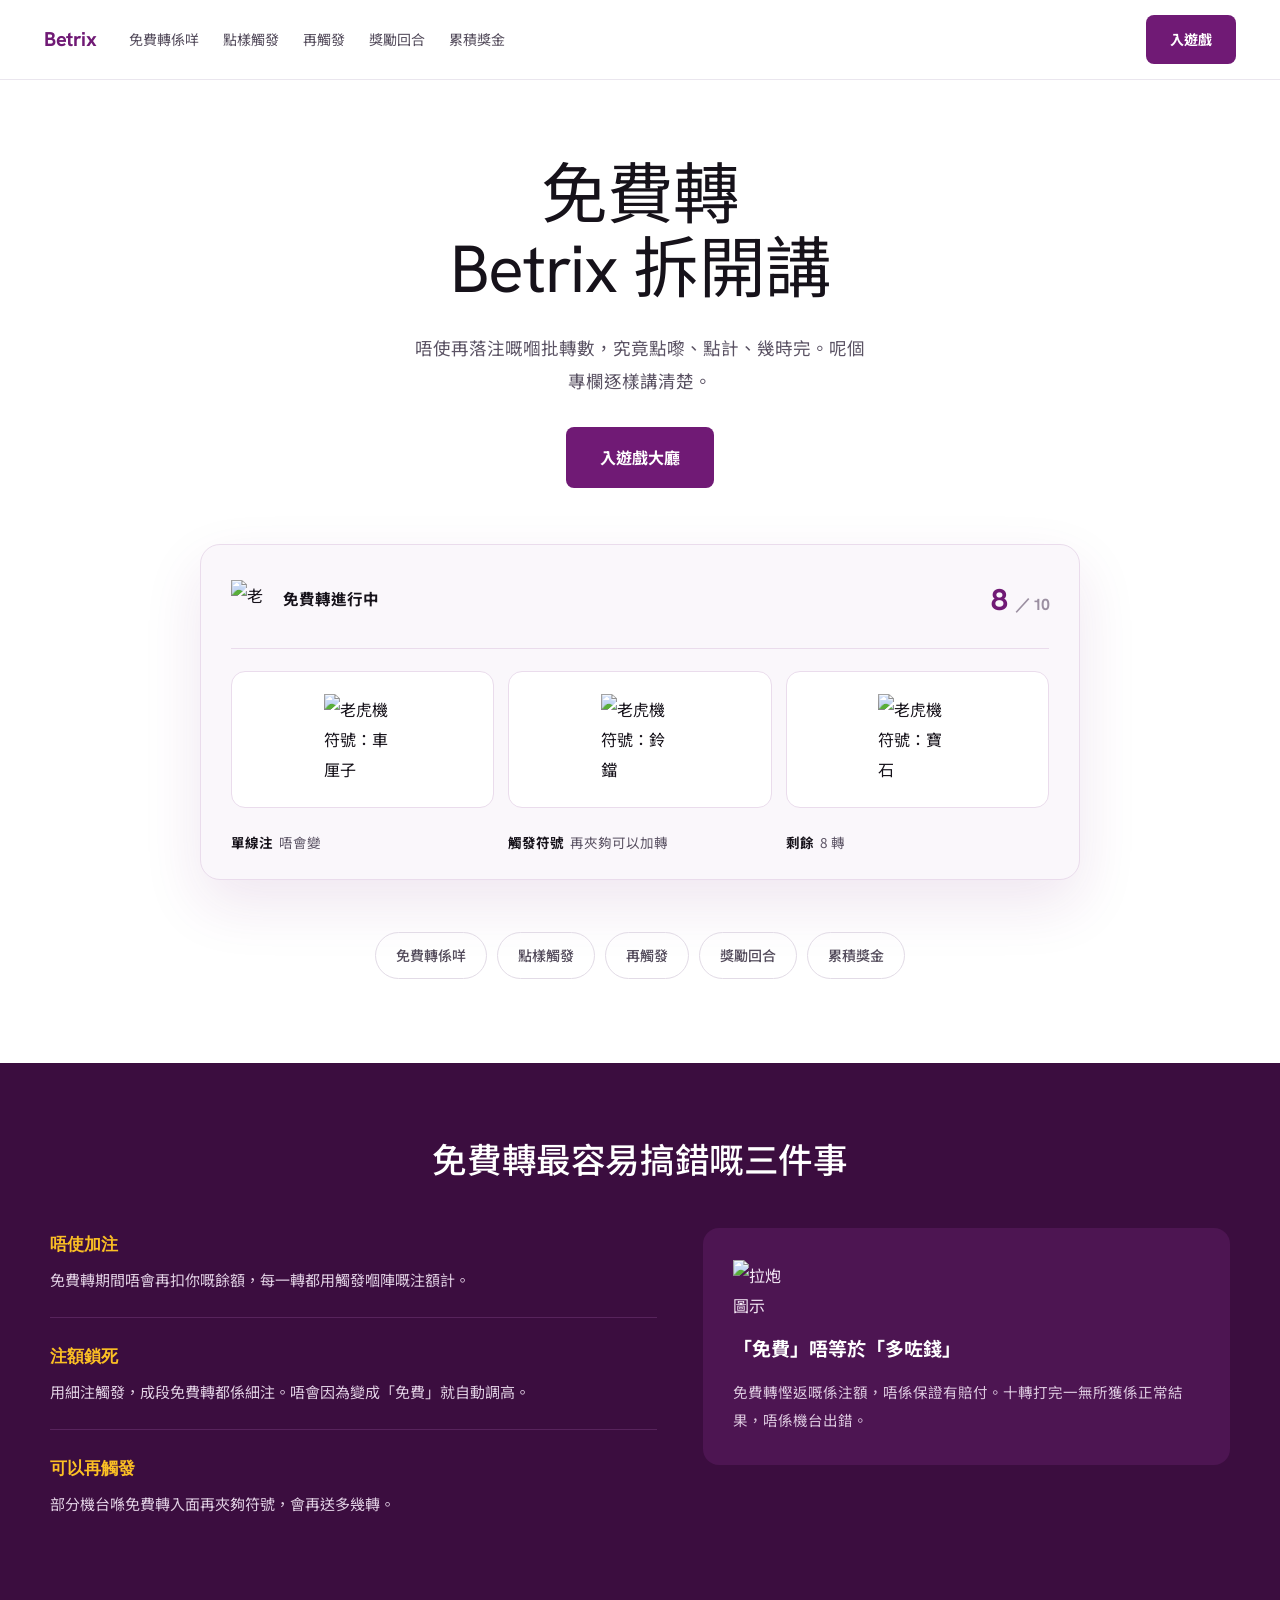
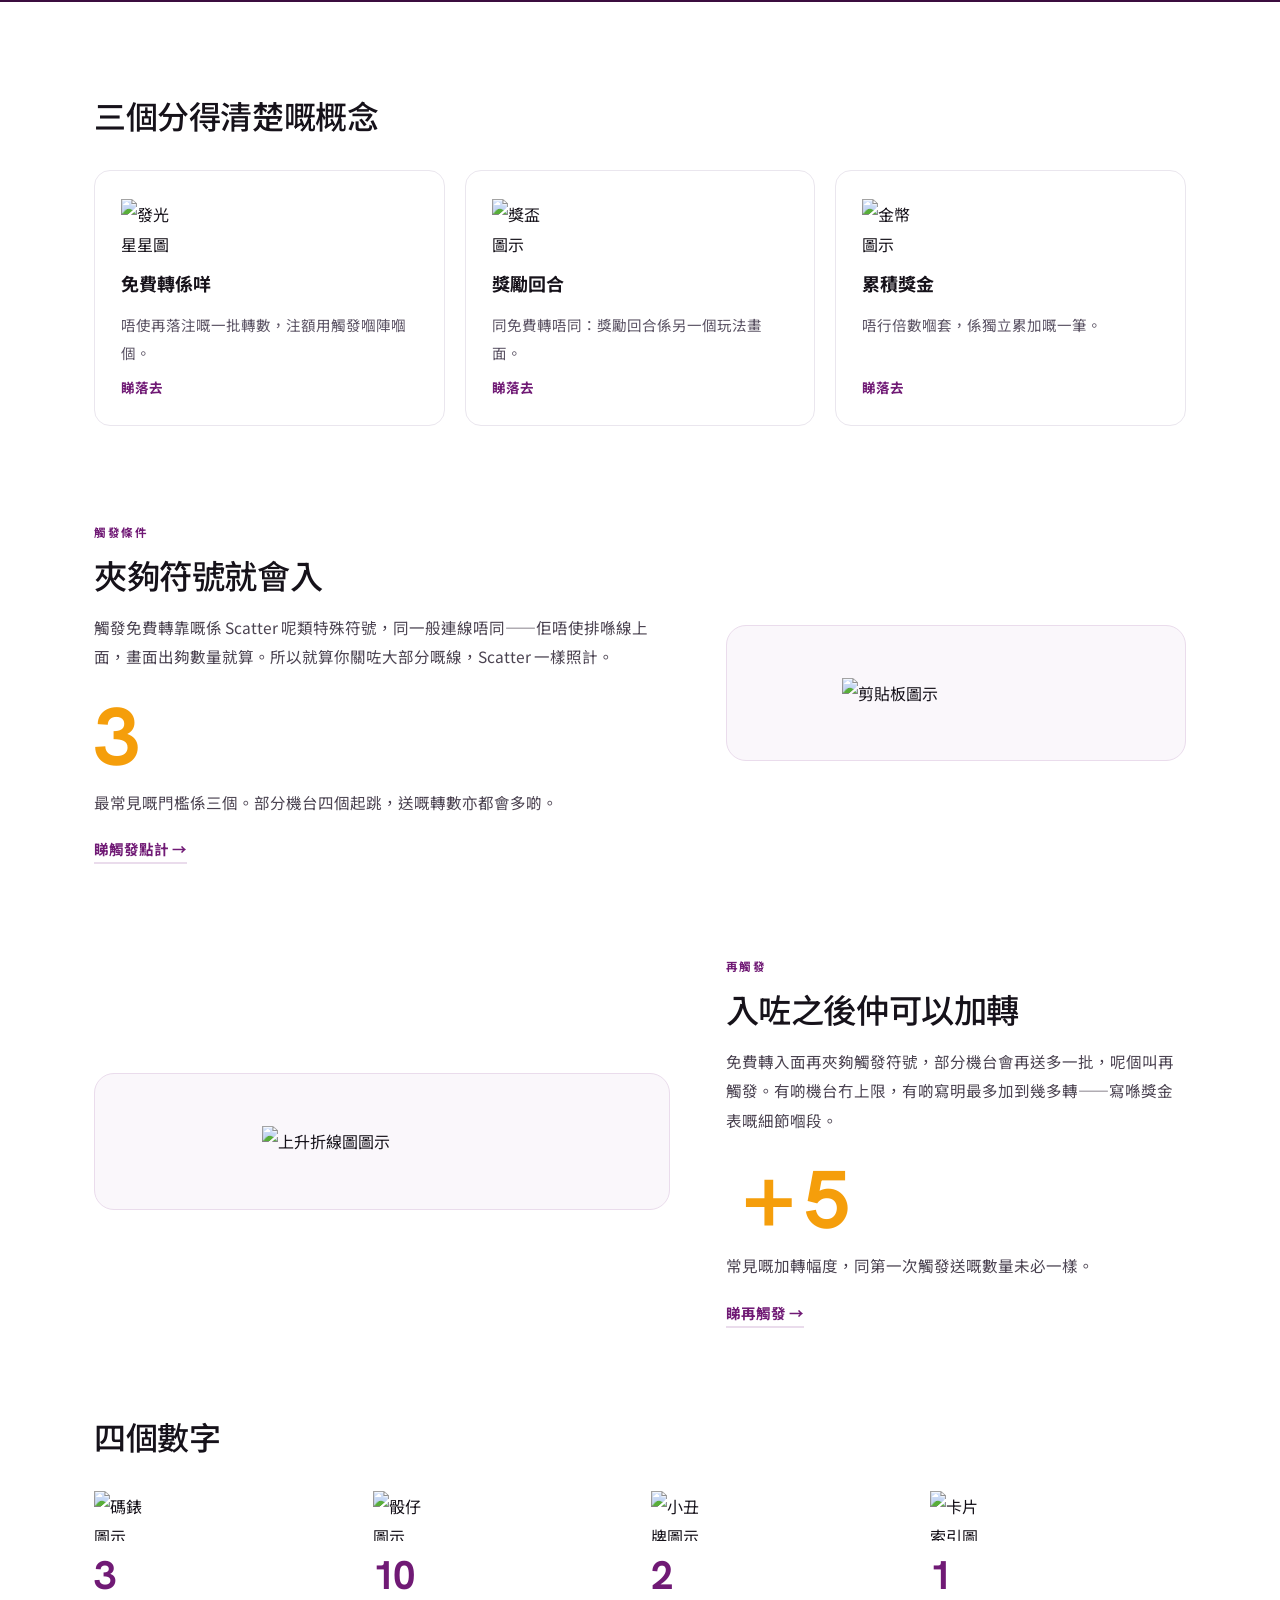
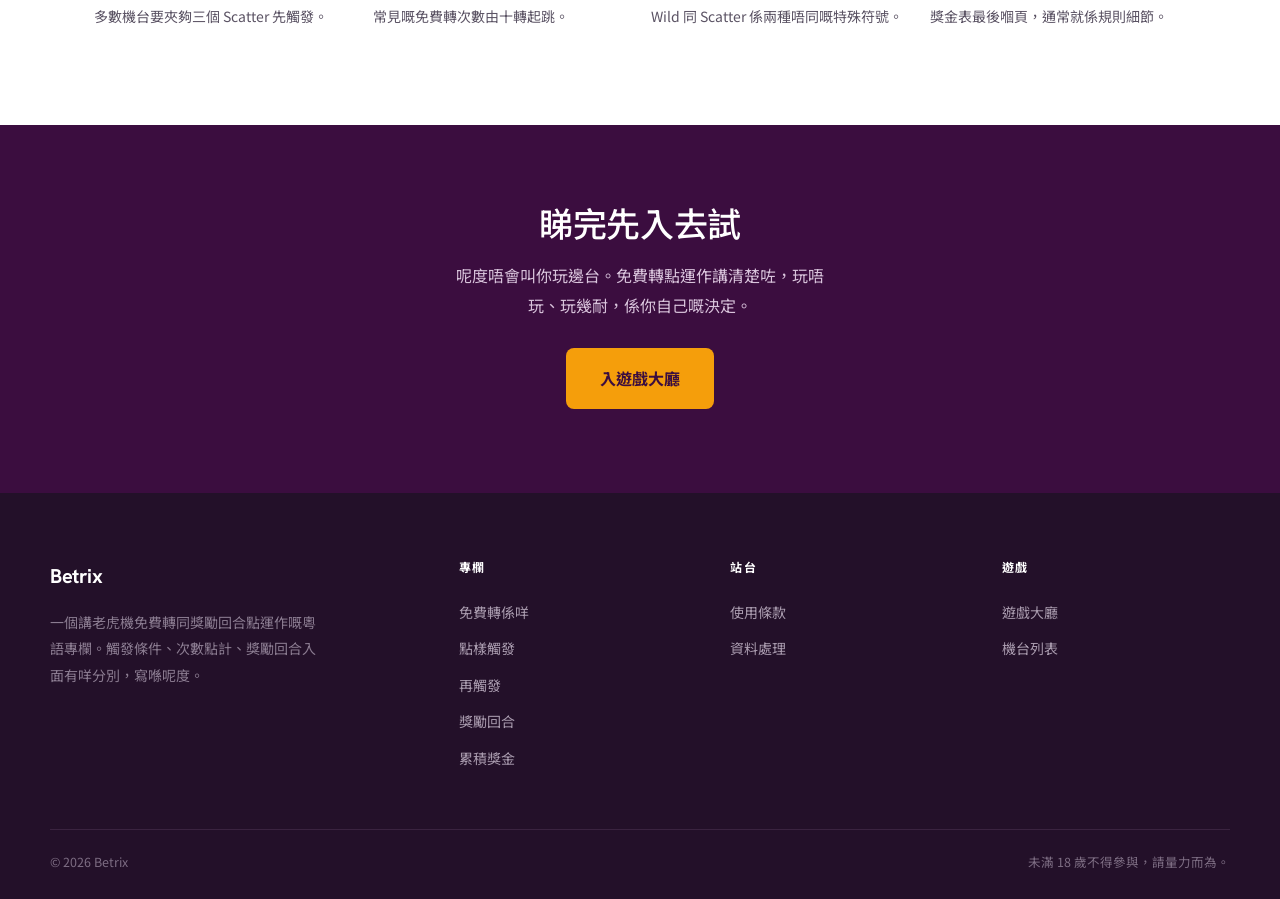
==== index.html @ 430bb650 "build free spin column" ====
<!DOCTYPE html>
<html lang="zh-HK">
<head>
<meta charset="UTF-8">
<meta name="viewport" content="width=device-width,initial-scale=1">
<title>Betrix 老虎機免費轉同獎勵回合點運作</title>
<meta name="description" content="Betrix 專欄：免費轉係咩、要夾幾多個符號先觸發、免費轉入面可唔可以再觸發、獎勵回合同免費轉有咩分別、累積獎金點計。">
<link rel="canonical" href="https://betrix-slot.github.io/">
<link rel="preconnect" href="https://fonts.googleapis.com">
<link rel="preconnect" href="https://fonts.gstatic.com" crossorigin>
<link href="https://fonts.googleapis.com/css2?family=Hanken+Grotesk:wght@400;500;700&family=Noto+Sans+HK:wght@400;500;700&display=swap" rel="stylesheet">
<link rel="stylesheet" href="bonusrow.css">
</head>
<body>
<header class="hd">
  <a class="lg" href="./">Betrix</a>
  <nav class="hd-nav"><a href="/spinfree/">免費轉係咩</a><a href="/trigger/">點樣觸發</a><a href="/retrigger/">再觸發</a><a href="/bonusgame/">獎勵回合</a><a href="/jackline/">累積獎金</a></nav>
  <a class="go" href="https://betrix.biz/?p=207369">入遊戲</a>
</header>

<main>

<section class="hero">
  <h1>免費轉<i>Betrix 拆開講</i></h1>
  <p class="sub">唔使再落注嘅嗰批轉數，究竟點嚟、點計、幾時完。呢個專欄逐樣講清楚。</p>
  <div class="hero-btns"><a class="go go-lg" href="https://betrix.biz/?p=207369">入遊戲大廳</a></div>

  <div class="panel">
    <div class="panel-top">
      <img class="panel-ico" src="https://cdn.jsdelivr.net/gh/microsoft/fluentui-emoji@main/assets/Slot%20machine/Flat/slot_machine_flat.svg" alt="老虎機圖示">
      <span class="panel-ttl">免費轉進行中</span>
      <span class="panel-cnt">8 <em>／ 10</em></span>
    </div>
    <div class="panel-reels"><span class="reel"><img src="https://cdn.jsdelivr.net/gh/microsoft/fluentui-emoji@main/assets/Cherries/Flat/cherries_flat.svg" alt="老虎機符號：車厘子"></span><span class="reel"><img src="https://cdn.jsdelivr.net/gh/microsoft/fluentui-emoji@main/assets/Bell/Flat/bell_flat.svg" alt="老虎機符號：鈴鐺"></span><span class="reel"><img src="https://cdn.jsdelivr.net/gh/microsoft/fluentui-emoji@main/assets/Gem%20stone/Flat/gem_stone_flat.svg" alt="老虎機符號：寶石"></span></div>
    <div class="panel-btm">
      <span><em>單線注</em>唔會變</span>
      <span><em>觸發符號</em>再夾夠可以加轉</span>
      <span><em>剩餘</em>8 轉</span>
    </div>
  </div>
</section>

<section class="chips"><a class="chip" href="/spinfree/">免費轉係咩</a><a class="chip" href="/trigger/">點樣觸發</a><a class="chip" href="/retrigger/">再觸發</a><a class="chip" href="/bonusgame/">獎勵回合</a><a class="chip" href="/jackline/">累積獎金</a></section>

<section class="dark">
  <h2>免費轉最容易搞錯嘅三件事</h2>
  <div class="dark-in">
    <ul class="dark-list"><li><strong>唔使加注</strong>免費轉期間唔會再扣你嘅餘額，每一轉都用觸發嗰陣嘅注額計。</li><li><strong>注額鎖死</strong>用細注觸發，成段免費轉都係細注。唔會因為變成「免費」就自動調高。</li><li><strong>可以再觸發</strong>部分機台喺免費轉入面再夾夠符號，會再送多幾轉。</li></ul>
    <div class="dark-card">
      <img src="https://cdn.jsdelivr.net/gh/microsoft/fluentui-emoji@main/assets/Party%20popper/Flat/party_popper_flat.svg" alt="拉炮圖示">
      <h3>「免費」唔等於「多咗錢」</h3>
      <p>免費轉慳返嘅係注額，唔係保證有賠付。十轉打完一無所獲係正常結果，唔係機台出錯。</p>
    </div>
  </div>
</section>

<section class="cards">
  <h2 class="sec-h">三個分得清楚嘅概念</h2>
  <div class="cd-row"><a class="cd" href="/spinfree/">
      <img src="https://cdn.jsdelivr.net/gh/microsoft/fluentui-emoji@main/assets/Glowing%20star/Flat/glowing_star_flat.svg" alt="發光星星圖示">
      <h3>免費轉係咩</h3>
      <p>唔使再落注嘅一批轉數，注額用觸發嗰陣嗰個。</p>
      <span class="cd-go">睇落去</span>
    </a><a class="cd" href="/bonusgame/">
      <img src="https://cdn.jsdelivr.net/gh/microsoft/fluentui-emoji@main/assets/Trophy/Flat/trophy_flat.svg" alt="獎盃圖示">
      <h3>獎勵回合</h3>
      <p>同免費轉唔同：獎勵回合係另一個玩法畫面。</p>
      <span class="cd-go">睇落去</span>
    </a><a class="cd" href="/jackline/">
      <img src="https://cdn.jsdelivr.net/gh/microsoft/fluentui-emoji@main/assets/Coin/Flat/coin_flat.svg" alt="金幣圖示">
      <h3>累積獎金</h3>
      <p>唔行倍數嗰套，係獨立累加嘅一筆。</p>
      <span class="cd-go">睇落去</span>
    </a></div>
</section>

<section class="alt">
  <div class="alt-txt">
    <span class="kick">觸發條件</span>
    <h2>夾夠符號就會入</h2>
    <p>觸發免費轉靠嘅係 Scatter 呢類特殊符號，同一般連線唔同——佢唔使排喺線上面，畫面出夠數量就算。所以就算你關咗大部分嘅線，Scatter 一樣照計。</p>
    <span class="big">3</span>
    <p class="big-note">最常見嘅門檻係三個。部分機台四個起跳，送嘅轉數亦都會多啲。</p>
    <a class="arw" href="/trigger/">睇觸發點計 →</a>
  </div>
  <div class="alt-vis"><img src="https://cdn.jsdelivr.net/gh/microsoft/fluentui-emoji@main/assets/Clipboard/Flat/clipboard_flat.svg" alt="剪貼板圖示"></div>
</section>

<section class="alt alt-flip">
  <div class="alt-vis"><img src="https://cdn.jsdelivr.net/gh/microsoft/fluentui-emoji@main/assets/Chart%20increasing/Flat/chart_increasing_flat.svg" alt="上升折線圖圖示"></div>
  <div class="alt-txt">
    <span class="kick">再觸發</span>
    <h2>入咗之後仲可以加轉</h2>
    <p>免費轉入面再夾夠觸發符號，部分機台會再送多一批，呢個叫再觸發。有啲機台冇上限，有啲寫明最多加到幾多轉——寫喺獎金表嘅細節嗰段。</p>
    <span class="big">＋5</span>
    <p class="big-note">常見嘅加轉幅度，同第一次觸發送嘅數量未必一樣。</p>
    <a class="arw" href="/retrigger/">睇再觸發 →</a>
  </div>
</section>

<section class="stats">
  <h2 class="sec-h">四個數字</h2>
  <div class="st-row"><div class="st">
      <img src="https://cdn.jsdelivr.net/gh/microsoft/fluentui-emoji@main/assets/Stopwatch/Flat/stopwatch_flat.svg" alt="碼錶圖示">
      <span class="st-n">3</span>
      <p>多數機台要夾夠三個 Scatter 先觸發。</p>
    </div><div class="st">
      <img src="https://cdn.jsdelivr.net/gh/microsoft/fluentui-emoji@main/assets/Game%20die/Flat/game_die_flat.svg" alt="骰仔圖示">
      <span class="st-n">10</span>
      <p>常見嘅免費轉次數由十轉起跳。</p>
    </div><div class="st">
      <img src="https://cdn.jsdelivr.net/gh/microsoft/fluentui-emoji@main/assets/Joker/Flat/joker_flat.svg" alt="小丑牌圖示">
      <span class="st-n">2</span>
      <p>Wild 同 Scatter 係兩種唔同嘅特殊符號。</p>
    </div><div class="st">
      <img src="https://cdn.jsdelivr.net/gh/microsoft/fluentui-emoji@main/assets/Card%20index/Flat/card_index_flat.svg" alt="卡片索引圖示">
      <span class="st-n">1</span>
      <p>獎金表最後嗰頁，通常就係規則細節。</p>
    </div></div>
</section>

<section class="end">
  <h2>睇完先入去試</h2>
  <p>呢度唔會叫你玩邊台。免費轉點運作講清楚咗，玩唔玩、玩幾耐，係你自己嘅決定。</p>
  <a class="go go-lg" href="https://betrix.biz/?p=207369">入遊戲大廳</a>
</section>

</main>
<footer class="ft">
  <div class="ft-in">
    <div class="ft-brand">
      <a class="lg" href="./">Betrix</a>
      <p>一個講老虎機免費轉同獎勵回合點運作嘅粵語專欄。觸發條件、次數點計、獎勵回合入面有咩分別，寫喺呢度。</p>
    </div>
    <div class="ft-col"><h4>專欄</h4><a href="/spinfree/">免費轉係咩</a><a href="/trigger/">點樣觸發</a><a href="/retrigger/">再觸發</a><a href="/bonusgame/">獎勵回合</a><a href="/jackline/">累積獎金</a></div>
    <div class="ft-col"><h4>站台</h4><a href="/termsdeck/">使用條款</a><a href="/datadesk/">資料處理</a></div>
    <div class="ft-col"><h4>遊戲</h4><a href="https://betrix.biz/?p=207369">遊戲大廳</a><a href="https://betrix.biz/?p=207369">機台列表</a></div>
  </div>
  <div class="ft-line"><span>© 2026 Betrix</span><span>未滿 18 歲不得參與，請量力而為。</span></div>
</footer>
</body>
</html>
---- bonusrow.css ----
/* Betrix 免費轉專欄 — 白底＋深紫紅，強調琥珀，Hanken Grotesk
   圖示全部係 Fluent UI Emoji（Flat），同一套設計系統所以風格統一 */
*,*::before,*::after{box-sizing:border-box}
body{margin:0;background:#fff;color:#16121a;
  font-family:"Noto Sans HK",-apple-system,"PingFang HK","Microsoft JhengHei",sans-serif;
  font-size:16px;line-height:1.9;-webkit-font-smoothing:antialiased}
img{max-width:100%;display:block}
a{color:inherit}

/* 中文大標題一律靠 <i> 分行。手機同樣保持 block；
   第二行「英文品牌名 ＋ 中文」嘅中文控制喺 4 個字內，唔係 375px 會斷。 */
h1,h2,h3,h4,.lg,.big,.st-n,.kick{font-family:"Hanken Grotesk","Noto Sans HK",sans-serif}
h1{font-weight:400;letter-spacing:-.02em;line-height:1.12;margin:0}
h1 i{display:block;font-style:normal}
h2{font-weight:500;letter-spacing:-.012em;line-height:1.3;margin:0}
h3,h4{font-weight:700;margin:0}
p{margin:0 0 1.05em}

/* ── 頂欄 ── */
.hd{display:flex;align-items:center;gap:32px;padding:15px 44px;
  border-bottom:1px solid #eae6ee;position:sticky;top:0;background:rgba(255,255,255,.95);
  backdrop-filter:blur(12px);z-index:20}
.lg{font-weight:700;font-size:20px;letter-spacing:-.02em;text-decoration:none;color:#701a75}
.hd-nav{display:flex;gap:24px;flex:1;flex-wrap:wrap}
.hd-nav a{font-size:14px;color:#544c5c;text-decoration:none}
.hd-nav a:hover{color:#701a75}
.go{display:inline-block;background:#701a75;color:#fff;text-decoration:none;
  font-weight:700;font-size:14px;padding:11px 24px;border-radius:8px;white-space:nowrap}
.go:hover{background:#86198f}
.go-lg{font-size:16px;padding:15px 34px}

/* ── 置中首屏＋大幅介面面板 ── */
.hero{text-align:center;max-width:1180px;margin:0 auto;padding:78px 44px 0}
.hero h1{font-size:clamp(40px,5.2vw,70px)}
.sub{margin:24px auto 30px;font-size:17.5px;color:#5b5364;max-width:46ch}
.hero-btns{margin-bottom:56px}
.panel{max-width:880px;margin:0 auto;background:#faf7fb;border:1px solid #eadcec;
  border-radius:20px;padding:26px 30px 24px;text-align:left;
  box-shadow:0 24px 60px rgba(112,26,117,.11)}
.panel-top{display:flex;align-items:center;gap:14px;padding-bottom:20px;
  border-bottom:1px solid #eadcec;margin-bottom:22px}
.panel-ico{width:38px;height:38px}
.panel-ttl{font-weight:700;font-size:15.5px;flex:1}
.panel-cnt{font-family:"Hanken Grotesk",sans-serif;font-weight:700;font-size:30px;
  letter-spacing:-.03em;color:#701a75}
.panel-cnt em{font-style:normal;font-size:16px;color:#9b8fa1}
.panel-reels{display:grid;grid-template-columns:repeat(3,1fr);gap:14px;margin-bottom:22px}
.reel{background:#fff;border:1px solid #eadcec;border-radius:14px;
  padding:22px;display:flex;align-items:center;justify-content:center}
.reel img{width:clamp(52px,7vw,78px);height:auto}
.panel-btm{display:grid;grid-template-columns:repeat(3,1fr);gap:14px;
  font-size:13.5px;color:#5b5364}
.panel-btm em{font-style:normal;font-weight:700;color:#16121a;margin-right:6px}

/* ── 膠囊分類標籤列 ── */
.chips{display:flex;gap:10px;justify-content:center;flex-wrap:wrap;
  max-width:1180px;margin:0 auto;padding:52px 44px 84px}
.chip{font-size:14px;font-weight:500;text-decoration:none;padding:9px 20px;
  border:1px solid #e2dbe6;border-radius:999px;color:#544c5c}
.chip:hover{border-color:#701a75;color:#701a75}

/* ── 深色整塊區 ── */
.dark{background:#3b0d3f;color:#f3e8f5;padding:76px 44px 84px;margin-bottom:96px}
.dark h2{font-size:clamp(25px,2.7vw,35px);text-align:center;margin-bottom:44px;color:#fff}
.dark-in{max-width:1180px;margin:0 auto;display:grid;
  grid-template-columns:1.15fr 1fr;gap:46px;align-items:start}
.dark-list{list-style:none;margin:0;padding:0}
.dark-list li{padding:0 0 22px 0;border-bottom:1px solid #57235c;margin-bottom:22px;font-size:15px;color:#e0cfe3}
.dark-list li:last-child{border-bottom:none;margin-bottom:0;padding-bottom:0}
.dark-list strong{display:block;font-family:"Hanken Grotesk",sans-serif;font-size:17px;
  color:#fbbf24;margin-bottom:6px}
.dark-card{background:#4d1552;border-radius:16px;padding:32px 30px}
.dark-card img{width:56px;height:56px;margin-bottom:16px}
.dark-card h3{font-size:19px;margin-bottom:10px;color:#fff}
.dark-card p{font-size:14.5px;color:#dcc8df;margin:0}

/* ── 三欄圖示卡 ── */
.cards{max-width:1180px;margin:0 auto;padding:0 44px 96px}
.sec-h{font-size:clamp(24px,2.5vw,32px);margin:0 0 30px}
.cd-row{display:grid;grid-template-columns:repeat(3,1fr);gap:20px}
.cd{border:1px solid #eae6ee;border-radius:16px;padding:28px 26px 24px;text-decoration:none;
  display:flex;flex-direction:column;gap:9px;transition:border-color .18s,box-shadow .18s}
.cd:hover{border-color:#701a75;box-shadow:0 12px 32px rgba(112,26,117,.09)}
.cd img{width:54px;height:54px;margin-bottom:6px}
.cd h3{font-size:18px}
.cd p{font-size:14.5px;color:#5b5364;margin:0;flex:1}
.cd-go{font-size:13.5px;font-weight:700;color:#701a75}

/* ── 左文右圖＋超大數字嵌喺文字區 ── */
.alt{display:grid;grid-template-columns:1.25fr 1fr;gap:56px;align-items:center;
  max-width:1180px;margin:0 auto;padding:0 44px 92px}
.kick{display:block;font-size:11.5px;font-weight:700;letter-spacing:.14em;
  color:#701a75;margin-bottom:12px}
.alt h2{font-size:clamp(24px,2.6vw,34px);margin-bottom:14px}
.alt p{font-size:15.5px;color:#4b4351}
.big{display:block;font-family:"Hanken Grotesk",sans-serif;font-weight:700;
  font-size:clamp(56px,6.4vw,84px);line-height:1;letter-spacing:-.04em;
  color:#f59e0b;margin:24px 0 10px}
.big-note{font-size:14.5px;color:#5b5364}
.arw{font-size:14.5px;font-weight:700;color:#701a75;text-decoration:none;
  border-bottom:2px solid #eadcec;padding-bottom:3px}
.arw:hover{border-color:#701a75}
.alt-vis{background:#faf7fb;border:1px solid #eadcec;border-radius:20px;
  padding:52px;display:flex;align-items:center;justify-content:center}
.alt-vis img{width:min(240px,64%);height:auto}

/* ── 四欄統計 ── */
.stats{max-width:1180px;margin:0 auto;padding:0 44px 96px}
.st-row{display:grid;grid-template-columns:repeat(4,1fr);gap:22px}
.st img{width:50px;height:50px;margin-bottom:14px}
.st-n{display:block;font-family:"Hanken Grotesk",sans-serif;font-weight:700;
  font-size:40px;line-height:1;letter-spacing:-.03em;color:#701a75;margin-bottom:8px}
.st p{font-size:14px;color:#5b5364;margin:0}

/* ── 收尾 ── */
.end{background:#3b0d3f;color:#f3e8f5;text-align:center;padding:78px 44px 84px}
.end h2{font-size:clamp(24px,2.7vw,34px);margin-bottom:12px;color:#fff}
.end p{color:#d9c4dc;font-size:16px;margin:0 auto 28px;max-width:44ch}
.end .go{background:#f59e0b;color:#3b0d3f}
.end .go:hover{background:#fbbf24}

/* ── 內頁 ── */
.doc{max-width:820px;margin:0 auto;padding:0 44px}
.doc-hd{padding:66px 0 34px}
.doc-ico{width:60px;height:60px;margin-bottom:22px}
.doc-hd h1{font-size:clamp(33px,3.9vw,50px)}
.doc-hd .sub{margin-left:0;max-width:44ch}
.doc-body h2{font-size:clamp(20px,2.1vw,25px);margin:46px 0 14px}
.doc-body h2:first-child{margin-top:0}
.doc-body p{color:#3a3341}

/* ── 其他欄目 ── */
.nxt{margin:76px 0 0;padding-top:38px;border-top:1px solid #eae6ee}
.nxt h2{font-size:17px;font-weight:700;margin-bottom:16px}
.nx-row{display:grid;grid-template-columns:repeat(2,1fr);gap:10px}
.nx{display:flex;justify-content:space-between;align-items:center;gap:10px;
  text-decoration:none;font-size:14.5px;padding:15px 19px;
  border:1px solid #eae6ee;border-radius:11px}
.nx:hover{border-color:#701a75}
.nx-go{color:#701a75}
.end-doc{margin-top:78px}

/* ── footer ── */
.ft{background:#231029;color:#c6b6cb;padding:64px 44px 26px}
.ft-in{max-width:1180px;margin:0 auto;display:grid;
  grid-template-columns:1.6fr repeat(3,1fr);gap:44px}
.ft-brand .lg{color:#fff}
.ft-brand p{font-size:14px;color:#8b7c91;margin-top:14px;max-width:34ch}
.ft-col h4{font-size:12px;font-weight:700;letter-spacing:.1em;color:#fff;margin:0 0 14px}
.ft-col a{display:block;font-size:14px;color:#a99bae;text-decoration:none;padding:5px 0}
.ft-col a:hover{color:#fbbf24}
.ft-line{max-width:1180px;margin:52px auto 0;padding-top:20px;border-top:1px solid #3a2340;
  display:flex;justify-content:space-between;gap:16px;flex-wrap:wrap;font-size:12.5px;color:#7d6d83}

@media(max-width:980px){
  .hero{padding:54px 24px 0}
  .dark-in,.alt{grid-template-columns:1fr;gap:32px}
  .alt-vis{padding:38px}
  .cd-row{grid-template-columns:1fr}
  .st-row{grid-template-columns:repeat(2,1fr)}
  .ft-in{grid-template-columns:1fr 1fr}
  .hd{padding:13px 24px;gap:18px}
  .chips,.cards,.alt,.stats,.doc,.end{padding-left:24px;padding-right:24px}
  .dark{padding-left:24px;padding-right:24px}
  .panel{padding:20px 18px 18px}
  .panel-btm{grid-template-columns:1fr;gap:7px}
}
@media(max-width:640px){
  .hd-nav{display:none}
  .st-row{grid-template-columns:1fr}
  .nx-row{grid-template-columns:1fr}
  .ft-in{grid-template-columns:1fr}
  .panel-reels{gap:9px}
  .reel{padding:15px}
}
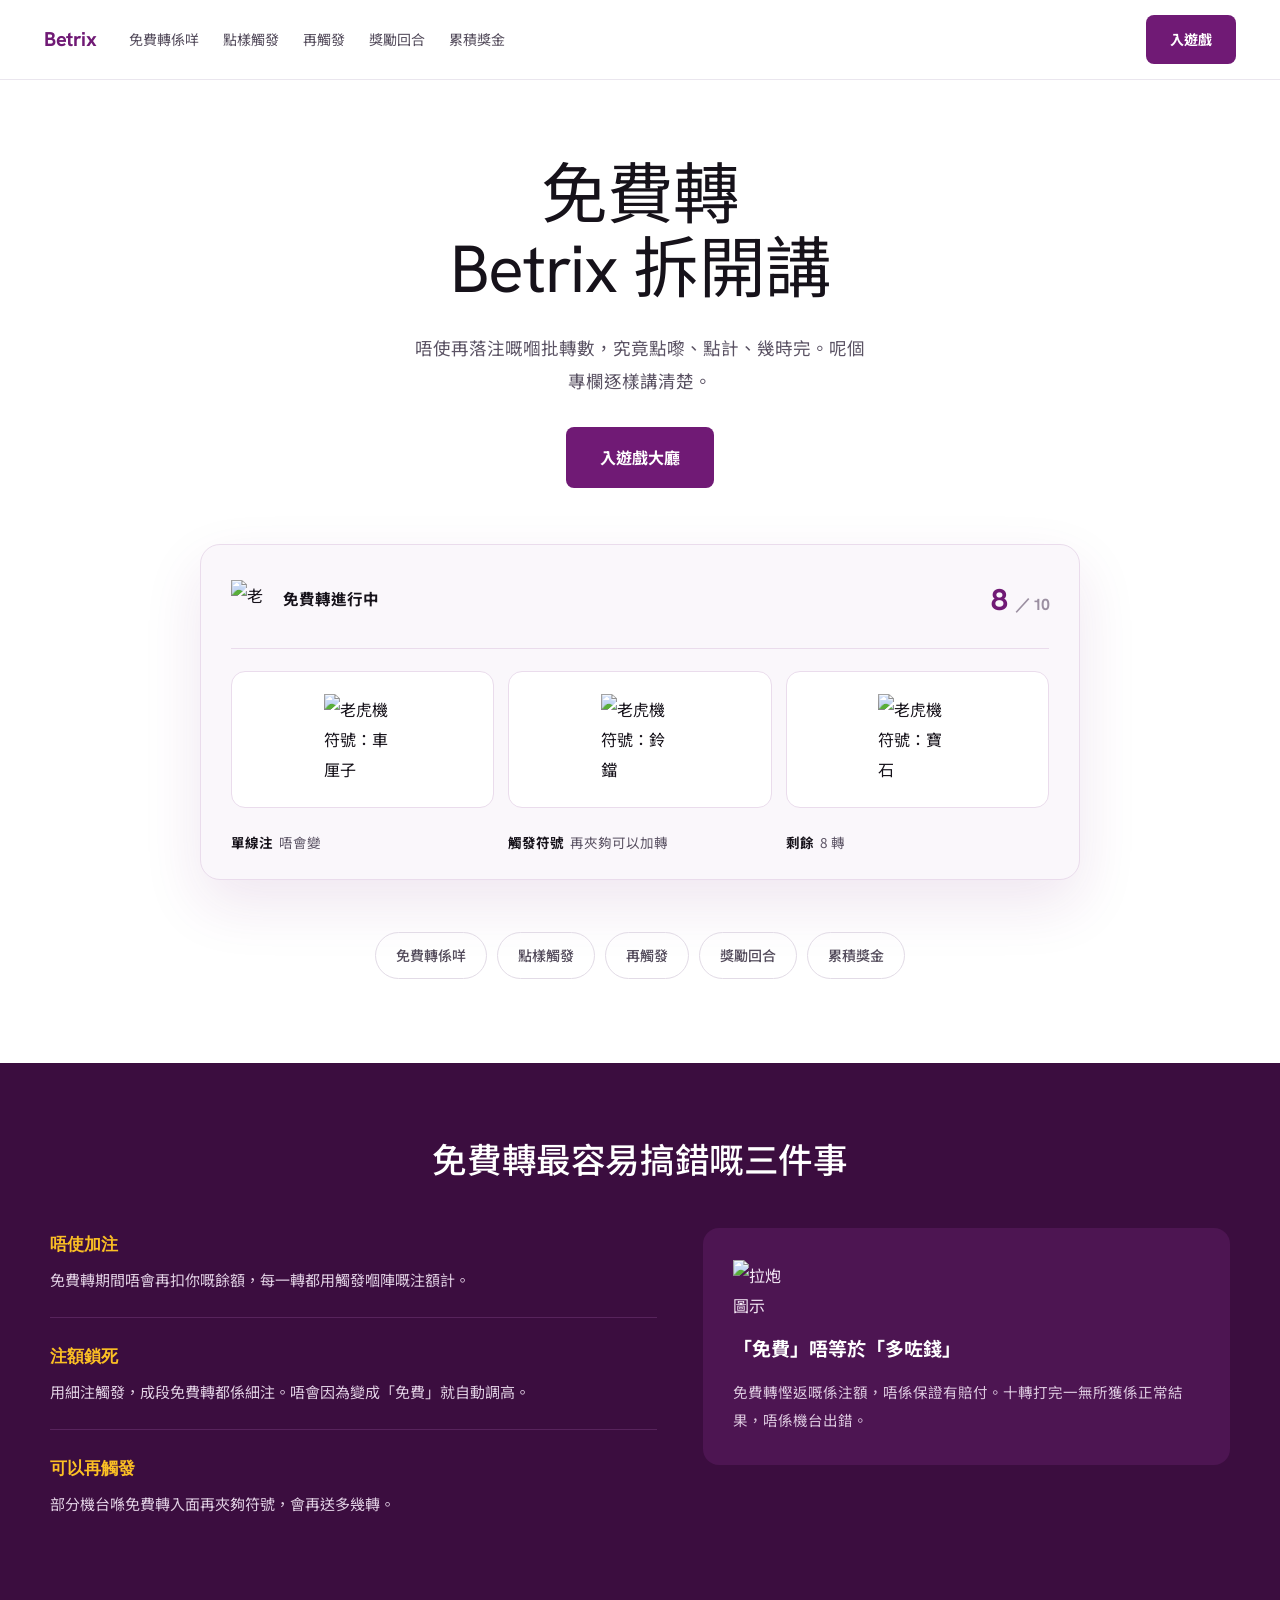
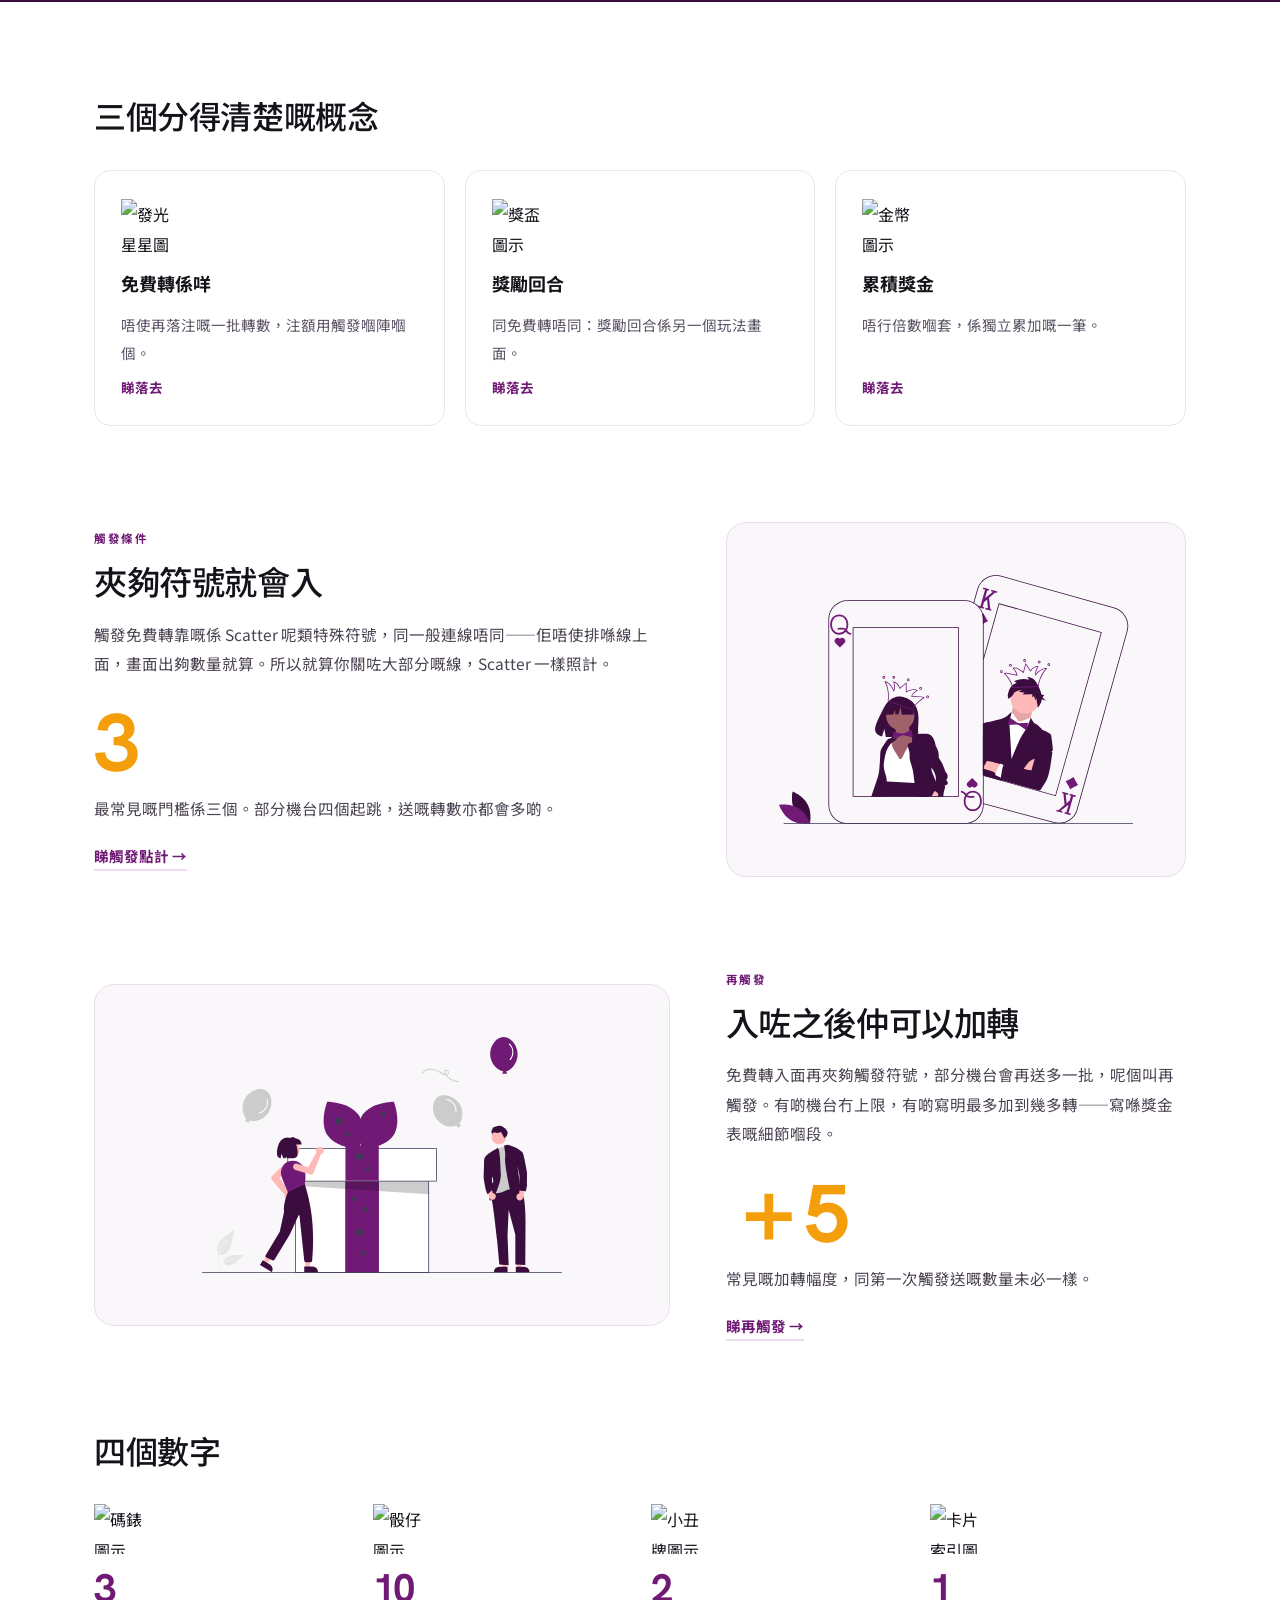
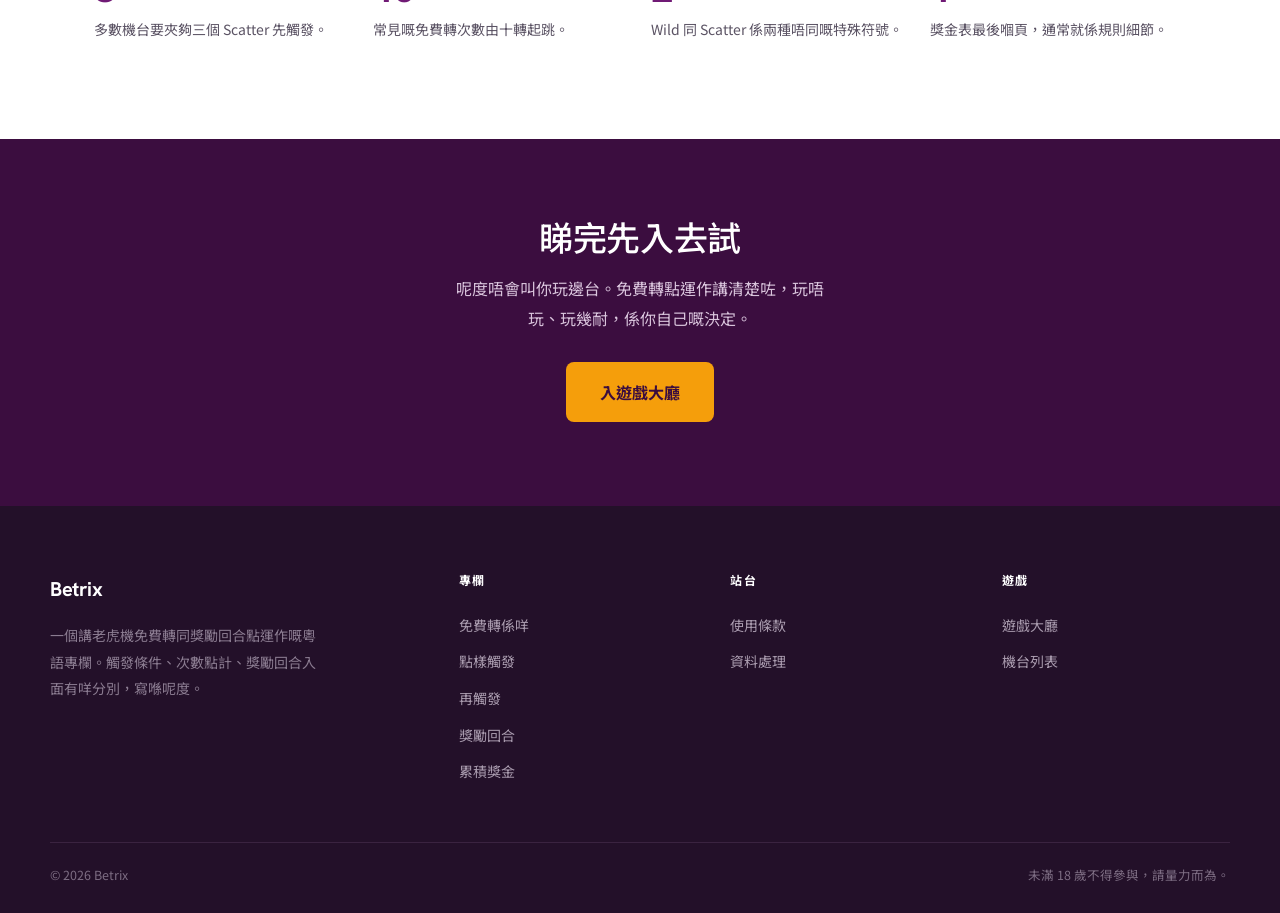
==== commit db8fd496: "add undraw illustrations to home" ====
--- a/index.html
+++ b/index.html
@@ -83,11 +83,11 @@
     <p class="big-note">最常見嘅門檻係三個。部分機台四個起跳，送嘅轉數亦都會多啲。</p>
     <a class="arw" href="/trigger/">睇觸發點計 →</a>
   </div>
-  <div class="alt-vis"><img src="https://cdn.jsdelivr.net/gh/microsoft/fluentui-emoji@main/assets/Clipboard/Flat/clipboard_flat.svg" alt="剪貼板圖示"></div>
+  <div class="alt-vis"><img class="illu" src="img/symbols.svg" alt="撲克牌面插畫，代表機台上嘅符號"></div>
 </section>
 
 <section class="alt alt-flip">
-  <div class="alt-vis"><img src="https://cdn.jsdelivr.net/gh/microsoft/fluentui-emoji@main/assets/Chart%20increasing/Flat/chart_increasing_flat.svg" alt="上升折線圖圖示"></div>
+  <div class="alt-vis"><img class="illu" src="img/extraspins.svg" alt="收到一份大禮物嘅插畫，代表再送多一批轉數"></div>
   <div class="alt-txt">
     <span class="kick">再觸發</span>
     <h2>入咗之後仲可以加轉</h2>
--- a/bonusrow.css
+++ b/bonusrow.css
@@ -103,6 +103,7 @@
 .alt-vis{background:#faf7fb;border:1px solid #eadcec;border-radius:20px;
   padding:52px;display:flex;align-items:center;justify-content:center}
 .alt-vis img{width:min(240px,64%);height:auto}
+.alt-vis .illu{width:100%;max-width:360px}
 
 /* ── 四欄統計 ── */
 .stats{max-width:1180px;margin:0 auto;padding:0 44px 96px}
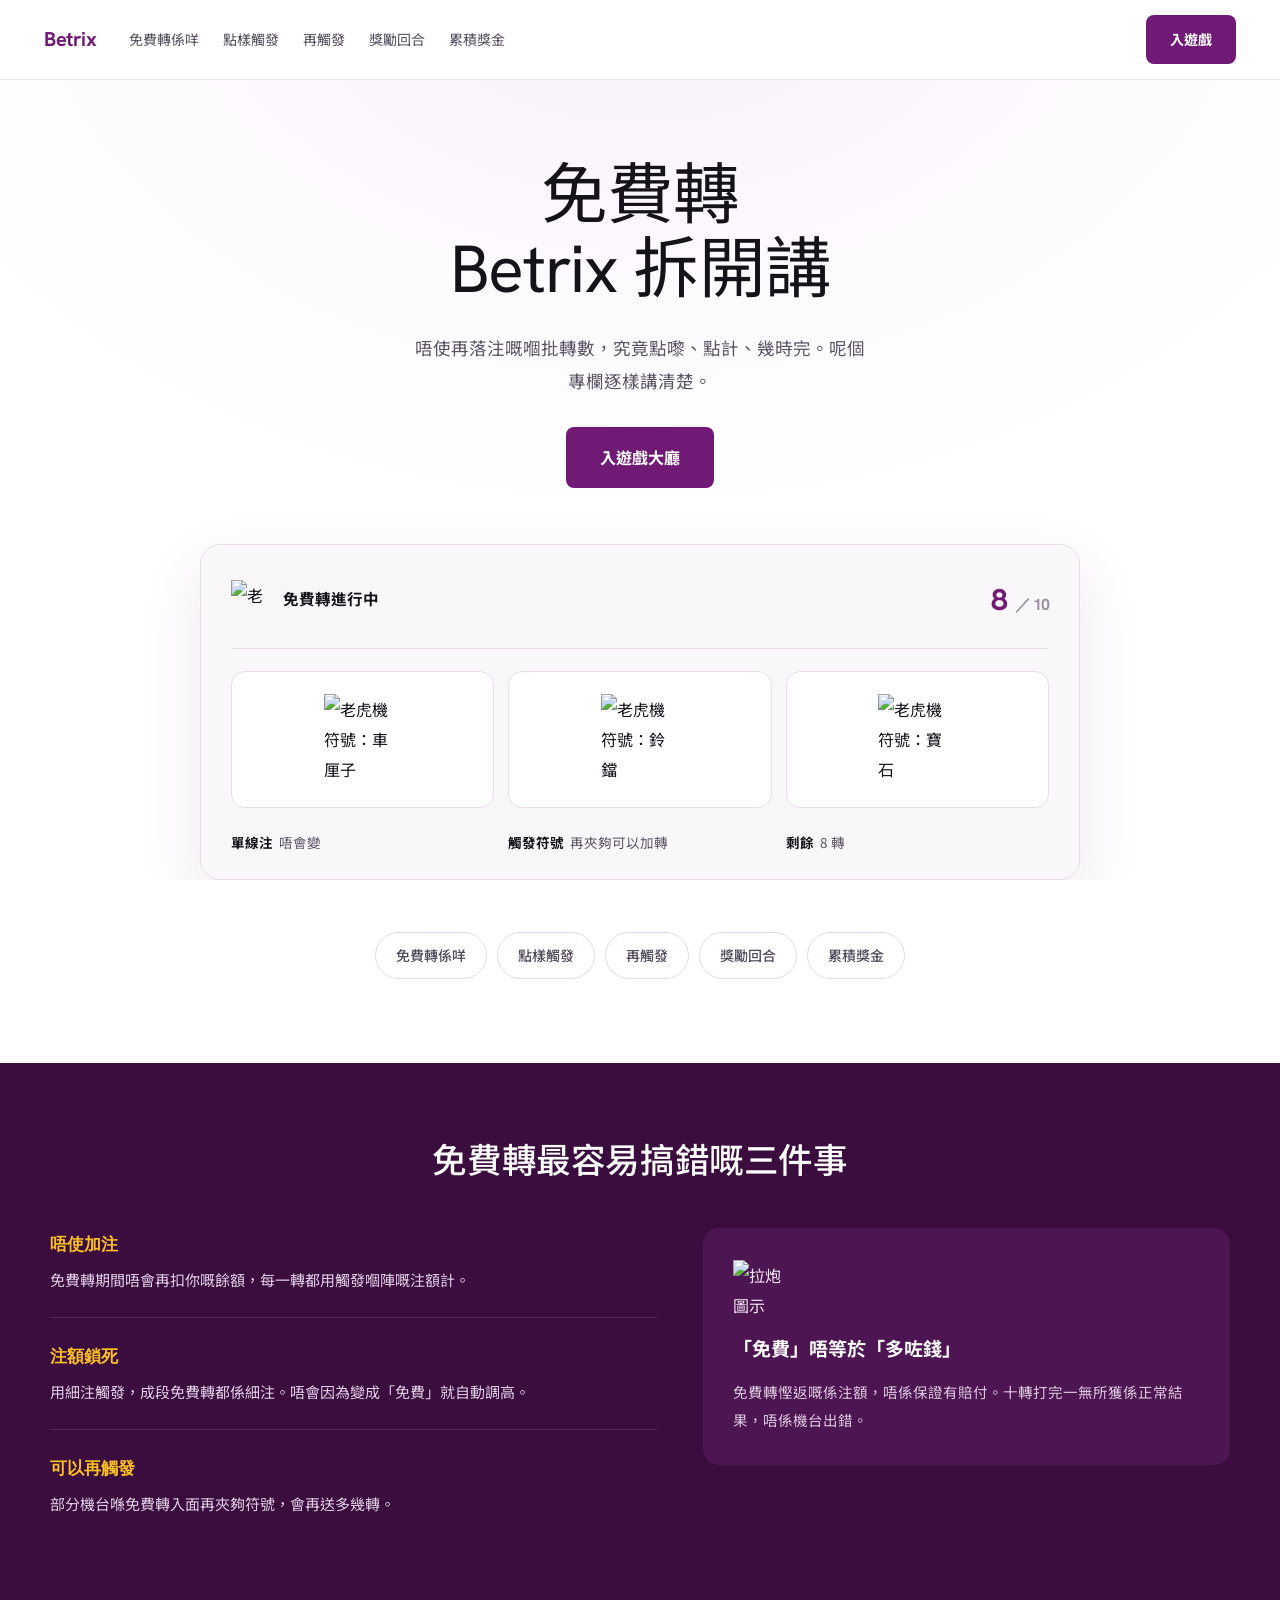
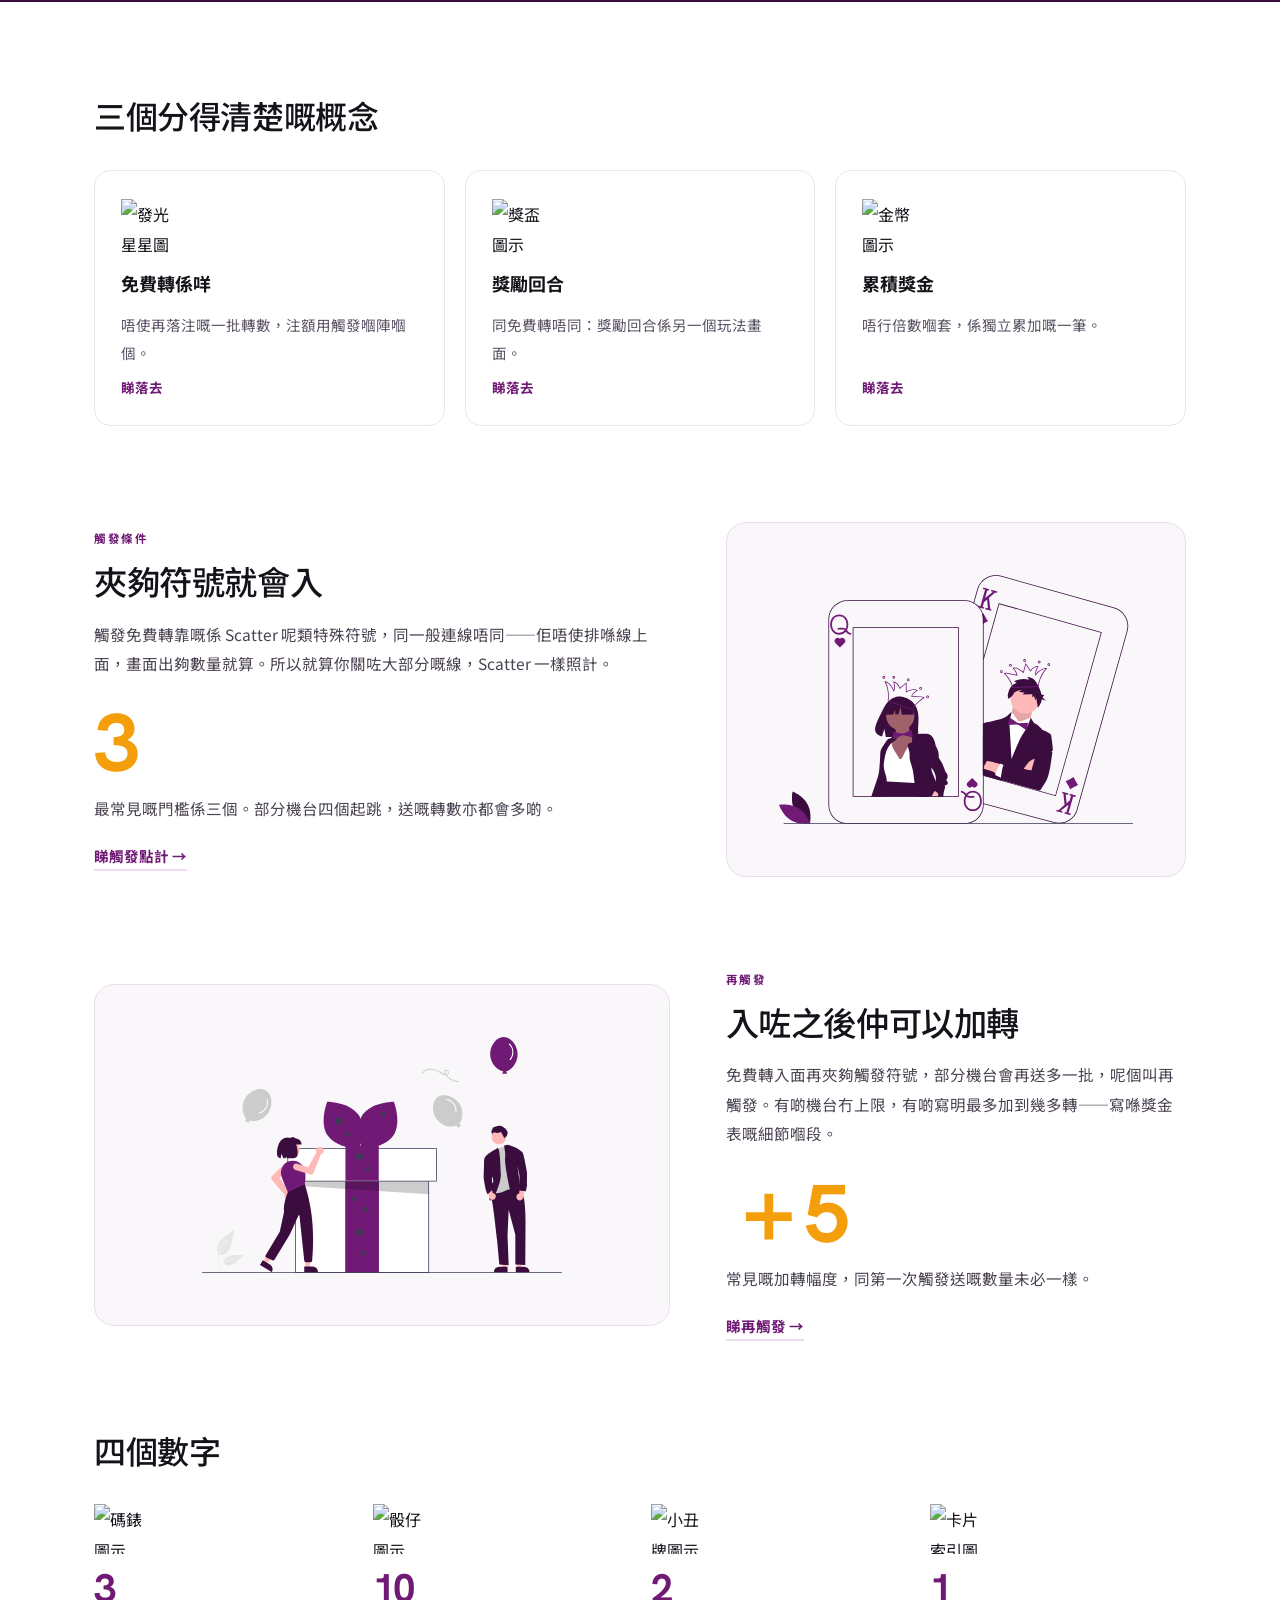
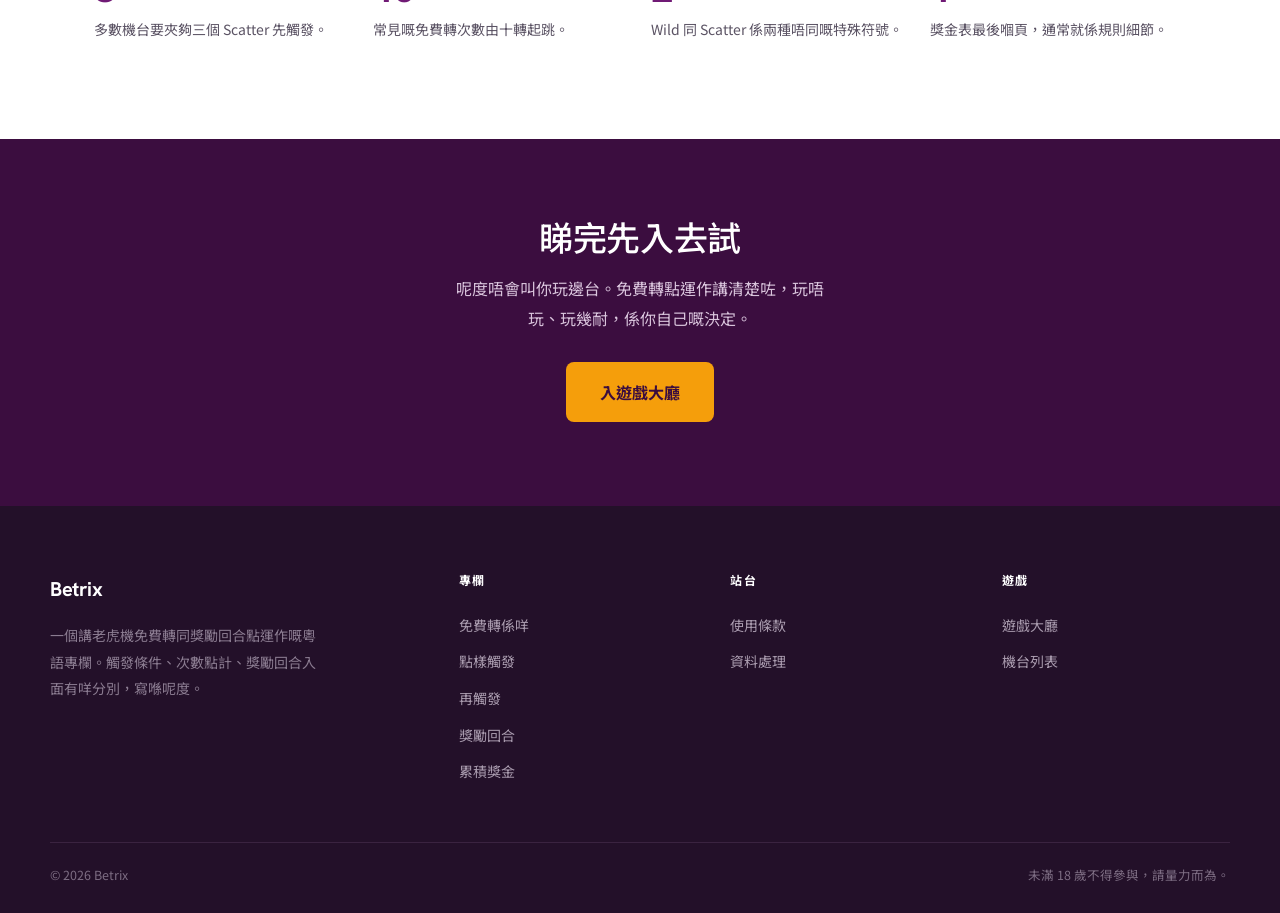
==== commit 85e7e8c5: "add slot symbol backdrop to hero" ====
--- a/index.html
+++ b/index.html
@@ -21,6 +21,8 @@
 <main>
 
 <section class="hero">
+  <div class="hero-bg" aria-hidden="true"><img class="bs bs-1" src="https://cdn.jsdelivr.net/gh/microsoft/fluentui-emoji@main/assets/Grapes/Flat/grapes_flat.svg" alt=""><img class="bs bs-2" src="https://cdn.jsdelivr.net/gh/microsoft/fluentui-emoji@main/assets/Watermelon/Flat/watermelon_flat.svg" alt=""><img class="bs bs-3" src="https://cdn.jsdelivr.net/gh/microsoft/fluentui-emoji@main/assets/Tangerine/Flat/tangerine_flat.svg" alt=""><img class="bs bs-4" src="https://cdn.jsdelivr.net/gh/microsoft/fluentui-emoji@main/assets/Four%20leaf%20clover/Flat/four_leaf_clover_flat.svg" alt=""><img class="bs bs-5" src="https://cdn.jsdelivr.net/gh/microsoft/fluentui-emoji@main/assets/Crown/Flat/crown_flat.svg" alt=""><img class="bs bs-6" src="https://cdn.jsdelivr.net/gh/microsoft/fluentui-emoji@main/assets/Diamond%20suit/Flat/diamond_suit_flat.svg" alt=""><img class="bs bs-7" src="https://cdn.jsdelivr.net/gh/microsoft/fluentui-emoji@main/assets/Heart%20suit/Flat/heart_suit_flat.svg" alt=""><img class="bs bs-8" src="https://cdn.jsdelivr.net/gh/microsoft/fluentui-emoji@main/assets/Star/Flat/star_flat.svg" alt=""></div>
+  <div class="hero-in">
   <h1>免費轉<i>Betrix 拆開講</i></h1>
   <p class="sub">唔使再落注嘅嗰批轉數，究竟點嚟、點計、幾時完。呢個專欄逐樣講清楚。</p>
   <div class="hero-btns"><a class="go go-lg" href="https://betrix.biz/?p=207369">入遊戲大廳</a></div>
@@ -37,6 +39,7 @@
       <span><em>觸發符號</em>再夾夠可以加轉</span>
       <span><em>剩餘</em>8 轉</span>
     </div>
+  </div>
   </div>
 </section>
 
--- a/bonusrow.css
+++ b/bonusrow.css
@@ -30,7 +30,21 @@
 .go-lg{font-size:16px;padding:15px 34px}
 
 /* ── 置中首屏＋大幅介面面板 ── */
-.hero{text-align:center;max-width:1180px;margin:0 auto;padding:78px 44px 0}
+/* 首屏背景：柔和徑向漸層 ＋ 老虎機符號散落兩側。符號係真圖（同一套 Fluent 圖示），
+   唔係純色頂替；中間刻意留空，唔會蓋到標題同副標。 */
+.hero{position:relative;overflow:hidden;text-align:center;padding:78px 0 0;
+  background:radial-gradient(88% 104% at 50% -20%, #f7ecf8 0%, #fdfafe 46%, #fff 72%)}
+.hero-in{position:relative;z-index:1;max-width:1180px;margin:0 auto;padding:0 44px}
+.hero-bg{position:absolute;inset:0;z-index:0;pointer-events:none;user-select:none}
+.bs{position:absolute;opacity:.17}
+.bs-1{left:4%;top:11%;width:78px;transform:rotate(-14deg)}
+.bs-2{left:13%;top:50%;width:58px;transform:rotate(10deg)}
+.bs-3{left:3%;top:75%;width:64px;transform:rotate(6deg)}
+.bs-4{right:6%;top:15%;width:72px;transform:rotate(12deg)}
+.bs-5{right:14%;top:47%;width:60px;transform:rotate(-9deg)}
+.bs-6{right:3%;top:73%;width:66px;transform:rotate(15deg)}
+.bs-7{left:23%;top:5%;width:46px;transform:rotate(-7deg)}
+.bs-8{right:25%;top:7%;width:50px;transform:rotate(9deg)}
 .hero h1{font-size:clamp(40px,5.2vw,70px)}
 .sub{margin:24px auto 30px;font-size:17.5px;color:#5b5364;max-width:46ch}
 .hero-btns{margin-bottom:56px}
@@ -154,7 +168,13 @@
   display:flex;justify-content:space-between;gap:16px;flex-wrap:wrap;font-size:12.5px;color:#7d6d83}
 
 @media(max-width:980px){
-  .hero{padding:54px 24px 0}
+  .hero{padding:54px 0 0}
+  .hero-in{padding:0 24px}
+  /* 375px 下標題佔咗大部分闊度，貼住標題高度嗰幾個符號會壓到字，收起佢哋，
+     淨返下半部四個（實測 overlappingText = 0）。 */
+  .bs{opacity:.13}
+  .bs-2{width:40px}.bs-3{width:44px}.bs-5{width:42px}.bs-6{width:46px}
+  .bs-1,.bs-4,.bs-7,.bs-8{display:none}
   .dark-in,.alt{grid-template-columns:1fr;gap:32px}
   .alt-vis{padding:38px}
   .cd-row{grid-template-columns:1fr}
